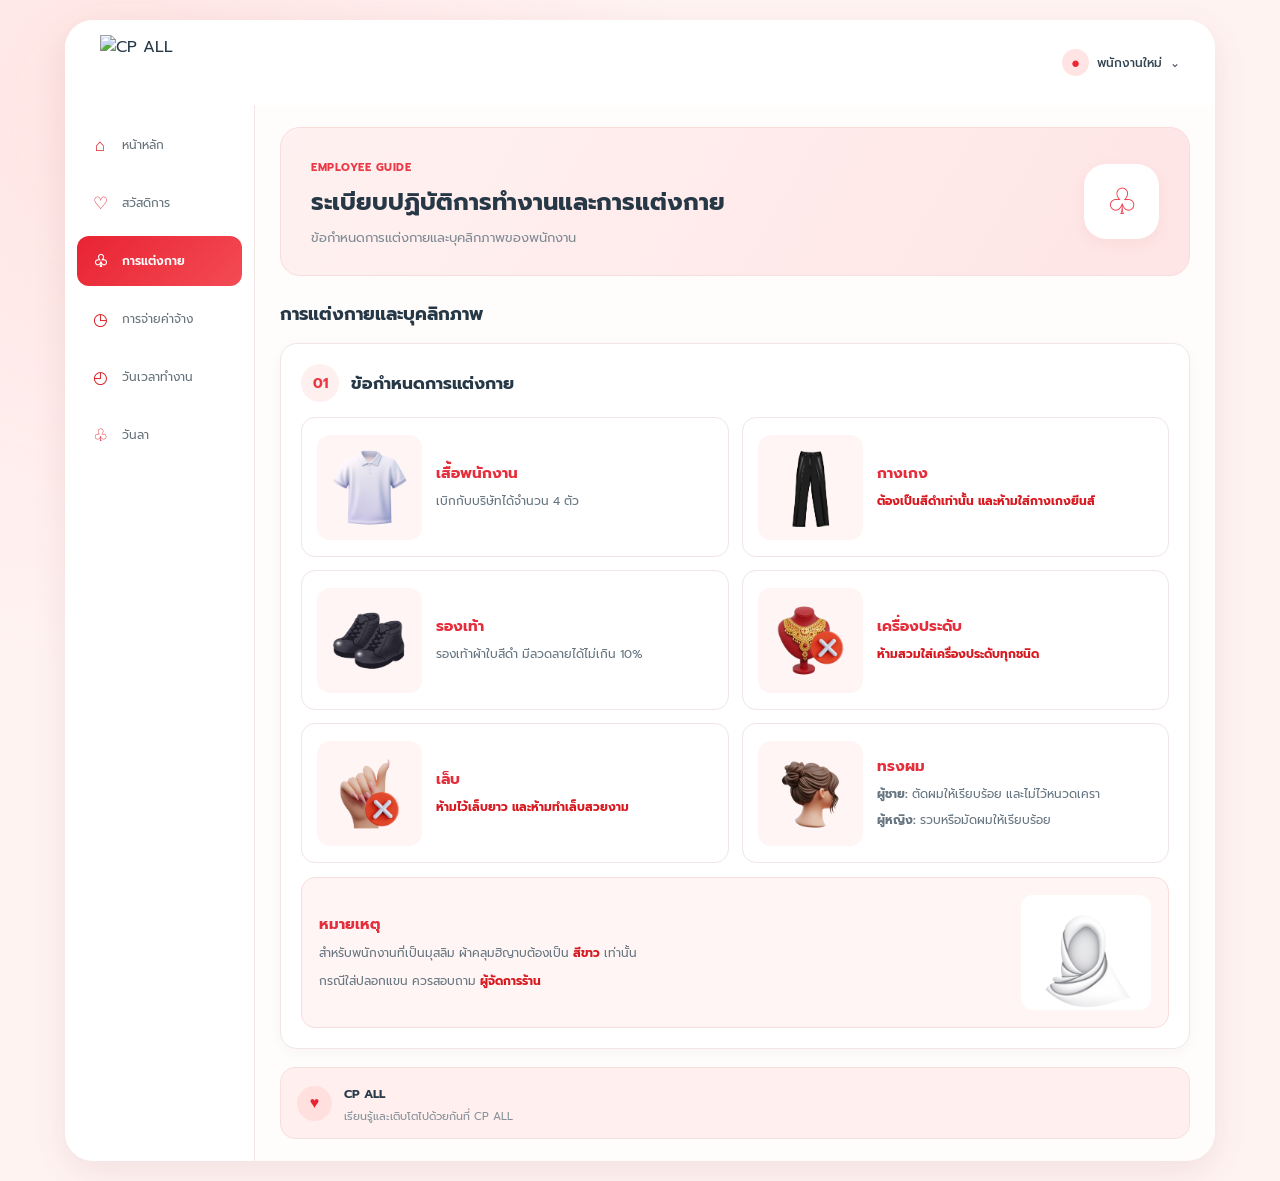
==== pages/dress.html @ 2bb4c086 "upload website" ====
<!DOCTYPE html>
<html lang="th">
<head>
  <meta charset="UTF-8">
  <meta name="viewport" content="width=device-width, initial-scale=1.0">

  <title>การแต่งกาย | CP ALL</title>
  <link rel="stylesheet" href="../css/style.css">
  <link href="https://fonts.googleapis.com/css2?family=Prompt:wght@300;400;500;600;700&display=swap" rel="stylesheet">

  <style>
    .dress-main {
      min-width: 0;
    }

    /* แบนเนอร์ใช้โทนเดียวกับหน้าเมนู */
    .dress-banner {
      min-height: 145px;
      margin-bottom: 24px;
      padding: 26px 30px;
      display: flex;
      align-items: center;
      justify-content: space-between;
      gap: 20px;
      border: 1px solid #f8dddd;
      border-radius: 20px;
      background: linear-gradient(120deg, #fff1f1, #ffe5e5);
    }

    .dress-banner small {
      display: inline-block;
      margin-bottom: 8px;
      color: #ed3945;
      font-size: 11px;
      font-weight: 700;
      letter-spacing: .5px;
    }

    .dress-banner h1 {
      margin: 0 0 7px;
      color: #263746;
      font-size: 24px;
      font-weight: 700;
    }

    .dress-banner p {
      margin: 0;
      color: #7d8993;
      font-size: 13px;
      line-height: 1.7;
    }

    .dress-banner-icon {
      width: 75px;
      height: 75px;
      flex-shrink: 0;
      display: grid;
      place-items: center;
      border-radius: 22px;
      background: #fff;
      color: #f23845;
      font-size: 36px;
      box-shadow: 0 5px 15px rgba(190, 70, 70, .07);
    }

    .dress-section-title {
      margin: 0 0 15px;
      color: #263746;
      font-size: 18px;
      font-weight: 700;
    }

    /* กล่องรายการ */
    .dress-section {
      padding: 20px;
      margin-bottom: 18px;
      border: 1px solid #f1e5e5;
      border-radius: 17px;
      background: #fff;
      box-shadow: 0 4px 13px rgba(30, 40, 50, .035);
    }

    .dress-section-heading {
      display: flex;
      align-items: center;
      gap: 12px;
      margin-bottom: 15px;
    }

    .dress-number {
      width: 38px;
      height: 38px;
      flex-shrink: 0;
      display: grid;
      place-items: center;
      border-radius: 50%;
      background: #fff0f0;
      color: #ed3945;
      font-size: 14px;
      font-weight: 700;
    }

    .dress-section-heading h2 {
      margin: 0;
      color: #263746;
      font-size: 17px;
      font-weight: 700;
    }

    .dress-list {
      display: grid;
      grid-template-columns: repeat(2, minmax(0, 1fr));
      gap: 13px;
    }

    .dress-item {
      min-width: 0;
      min-height: 140px;
      padding: 15px;
      display: flex;
      align-items: center;
      gap: 14px;
      border: 1px solid #f1e5e5;
      border-radius: 14px;
      background: #fff;
      transition: transform .2s ease, box-shadow .2s ease;
    }

    .dress-item:hover {
      transform: translateY(-2px);
      box-shadow: 0 5px 14px rgba(30, 40, 50, .06);
    }

    .dress-img {
      width: 105px;
      height: 105px;
      flex-shrink: 0;
      padding: 7px;
      display: grid;
      place-items: center;
      border-radius: 13px;
      background: #fff5f4;
    }

    .dress-img img {
      width: 100%;
      height: 100%;
      object-fit: contain;
    }

    .dress-item h3 {
      margin: 0 0 7px;
      color: #e52e3b;
      font-size: 15px;
      font-weight: 700;
    }

    .dress-item p {
      margin: 0 0 5px;
      color: #667580;
      font-size: 12px;
      line-height: 1.8;
    }

    .dress-item p:last-child {
      margin-bottom: 0;
    }

    .red-text {
      color: #d71920 !important;
      font-weight: 700;
    }

    /* หมายเหตุฮิญาบ */
    .note-hijab {
      margin-top: 14px;
      padding: 17px;
      display: flex;
      align-items: center;
      justify-content: space-between;
      gap: 20px;
      border: 1px solid #f8dddd;
      border-radius: 14px;
      background: #fff5f4;
    }

    .note-hijab-text {
      min-width: 0;
    }

    .note-hijab-text strong {
      display: block;
      margin-bottom: 8px;
      color: #e52e3b;
      font-size: 15px;
    }

    .note-hijab-text p {
      margin: 0 0 6px;
      color: #667580;
      font-size: 12px;
      line-height: 1.8;
    }

    .note-hijab-text p:last-child {
      margin-bottom: 0;
    }

    .note-hijab-img {
      width: 130px;
      height: 115px;
      flex-shrink: 0;
      padding: 8px;
      display: grid;
      place-items: center;
      border-radius: 12px;
      background: #fff;
    }

    .note-hijab-img img {
      width: 100%;
      height: 100%;
      object-fit: contain;
    }

    @media (max-width: 900px) {
      .dress-list {
        grid-template-columns: 1fr;
      }

      .dress-item {
        min-height: 120px;
      }

      .dress-img {
        width: 95px;
        height: 95px;
      }
    }

    @media (max-width: 600px) {
      .dress-banner {
        min-height: 120px;
        padding: 18px;
        margin-bottom: 17px;
      }

      .dress-banner h1 {
        font-size: 18px;
      }

      .dress-banner p {
        font-size: 11px;
      }

      .dress-banner-icon {
        width: 55px;
        height: 55px;
        border-radius: 16px;
        font-size: 27px;
      }

      .dress-section {
        padding: 14px;
        margin-bottom: 13px;
      }

      .dress-section-heading h2 {
        font-size: 15px;
      }

      .dress-item {
        padding: 11px;
        gap: 11px;
      }

      .dress-img {
        width: 82px;
        height: 82px;
      }

      .dress-item h3 {
        font-size: 13px;
      }

      .dress-item p {
        font-size: 11px;
      }

      .note-hijab {
        padding: 12px;
        gap: 10px;
      }

      .note-hijab-text strong {
        font-size: 13px;
      }

      .note-hijab-text p {
        font-size: 11px;
      }

      .note-hijab-img {
        width: 90px;
        height: 90px;
      }
    }

    @media (max-width: 370px) {
      .dress-item {
        align-items: flex-start;
      }

      .dress-img {
        width: 70px;
        height: 70px;
      }

      .note-hijab {
        flex-direction: column;
        align-items: stretch;
      }

      .note-hijab-img {
        width: 100%;
        height: 110px;
      }
    }
  </style>
</head>

<body>

<div class="page menu-page">

  <div class="menu-app">

    <!-- HEADER: เหมือนหน้า menu.html -->
<header class="menu-header">

  <a href="index.html" class="logo-link" aria-label="กลับหน้าหลัก">
    <img src="assets/logo.png" class="menu-logo" alt="CP ALL">
  </a>

  <div class="employee-profile">
    <span class="profile-icon">●</span>
    <span>พนักงานใหม่</span>
    <span>⌄</span>
  </div>

</header>

    <div class="menu-layout">

      <!-- SIDEBAR: เหมือนหน้า menu.html -->
      <aside class="menu-sidebar">

        <a href="../menu.html" class="sidebar-item">
          <span>⌂</span> หน้าหลัก
        </a>

        <a href="welfare.html" class="sidebar-item">
          <span>♡</span> สวัสดิการ
        </a>

        <a href="dress.html" class="sidebar-item active">
          <span>♧</span> การแต่งกาย
        </a>

        <a href="salary.html" class="sidebar-item">
          <span>◷</span> การจ่ายค่าจ้าง
        </a>

        <a href="working-time.html" class="sidebar-item">
          <span>◴</span> วันเวลาทำงาน
        </a>

        <a href="leave.html" class="sidebar-item">
          <span>♧</span> วันลา
        </a>

      </aside>

      <!-- MAIN -->
      <main class="menu-main dress-main">

        <section class="dress-banner">
          <div>
            <small>EMPLOYEE GUIDE</small>
            <h1>ระเบียบปฏิบัติการทำงานและการแต่งกาย</h1>
            <p>ข้อกำหนดการแต่งกายและบุคลิกภาพของพนักงาน</p>
          </div>
          <div class="dress-banner-icon">♧</div>
        </section>

        <h2 class="dress-section-title">การแต่งกายและบุคลิกภาพ</h2>

        <section class="dress-section">

          <div class="dress-section-heading">
            <span class="dress-number">01</span>
            <h2>ข้อกำหนดการแต่งกาย</h2>
          </div>

          <div class="dress-list">

            <!-- เสื้อพนักงาน -->
            <article class="dress-item">
              <div class="dress-img">
                <img src="../assets/uniform.png" alt="เสื้อพนักงาน">
              </div>
              <div>
                <h3>เสื้อพนักงาน</h3>
                <p>เบิกกับบริษัทได้จำนวน 4 ตัว</p>
              </div>
            </article>

            <!-- กางเกง -->
            <article class="dress-item">
              <div class="dress-img">
                <img src="../assets/pants.png" alt="กางเกง">
              </div>
              <div>
                <h3>กางเกง</h3>
                <p class="red-text">ต้องเป็นสีดำเท่านั้น และห้ามใส่กางเกงยีนส์</p>
              </div>
            </article>

            <!-- รองเท้า -->
            <article class="dress-item">
              <div class="dress-img">
                <img src="../assets/shoes.png" alt="รองเท้าผ้าใบ">
              </div>
              <div>
                <h3>รองเท้า</h3>
                <p>รองเท้าผ้าใบสีดำ มีลวดลายได้ไม่เกิน 10%</p>
              </div>
            </article>

            <!-- เครื่องประดับ -->
            <article class="dress-item">
              <div class="dress-img">
                <img src="../assets/accessories.png" alt="เครื่องประดับ">
              </div>
              <div>
                <h3>เครื่องประดับ</h3>
                <p class="red-text">ห้ามสวมใส่เครื่องประดับทุกชนิด</p>
              </div>
            </article>

            <!-- เล็บ -->
            <article class="dress-item">
              <div class="dress-img">
                <img src="../assets/nails.png" alt="เล็บ">
              </div>
              <div>
                <h3>เล็บ</h3>
                <p class="red-text">ห้ามไว้เล็บยาว และห้ามทำเล็บสวยงาม</p>
              </div>
            </article>

            <!-- ทรงผม -->
            <article class="dress-item">
              <div class="dress-img">
                <img src="../assets/hairstyle.png" alt="ทรงผม">
              </div>
              <div>
                <h3>ทรงผม</h3>
                <p><strong>ผู้ชาย:</strong> ตัดผมให้เรียบร้อย และไม่ไว้หนวดเครา</p>
                <p><strong>ผู้หญิง:</strong> รวบหรือมัดผมให้เรียบร้อย</p>
              </div>
            </article>

          </div>

          <!-- หมายเหตุฮิญาบ -->
          <div class="note-hijab">
            <div class="note-hijab-text">
              <strong>หมายเหตุ</strong>

              <p>
                สำหรับพนักงานที่เป็นมุสลิม
                ผ้าคลุมฮิญาบต้องเป็น
                <span class="red-text">สีขาว</span> เท่านั้น
              </p>

              <p>
                กรณีใส่ปลอกแขน ควรสอบถาม
                <span class="red-text">ผู้จัดการร้าน</span>
              </p>
            </div>

            <div class="note-hijab-img">
              <img src="../assets/hijab.png" alt="ผ้าคลุมฮิญาบ">
            </div>
          </div>

        </section>

        <!-- FOOTER: เหมือนหน้า menu.html -->
        <div class="menu-note">
          <div class="note-icon">♥</div>
          <div>
            <strong>CP ALL</strong>
            <p>เรียนรู้และเติบโตไปด้วยกันที่ CP ALL</p>
          </div>
        </div>

      </main>

    </div>
  </div>
</div>

<script src="../js/main.js"></script>

</body>
</html>
---- css/style.css ----
@import url('https://fonts.googleapis.com/css2?family=Prompt:wght@300;400;500;600;700;800&display=swap');

:root {
  --red: #e92332;
  --red-dark: #c91624;
  --pink: #ffe9e7;
  --pink-light: #fff7f6;
  --ink: #253746;
  --muted: #7d8991;
  --white: #ffffff;
}

* {
  box-sizing: border-box;
  margin: 0;
  padding: 0;
}

body {
  font-family: "Prompt", sans-serif;
  color: var(--ink);
  background: #f8eeee;
  min-height: 100vh;
}

a {
  text-decoration: none;
  color: inherit;
}

img {
  display: block;
  max-width: 100%;
}

/* =====================================================
   LANDING PAGE
===================================================== */

.page {
  min-height: 100vh;
  padding: 25px;
  display: flex;
  justify-content: center;
  align-items: center;
  background:
    radial-gradient(circle at 10% 10%, #ffe5e3, transparent 35%),
    #f9eeee;
}

.landing {
  width: min(100%, 1150px);
  min-height: 720px;
  background: #fffdfc;
  border-radius: 30px;
  overflow: hidden;
  position: relative;
  box-shadow: 0 12px 40px rgba(100, 40, 40, .10);
}

/* Landing Header */

.landing-header {
  display: flex;
  align-items: center;
  justify-content: space-between;
  padding: 25px 40px;
  position: relative;
  z-index: 5;
}

.landing-logo {
  width: 110px;
  height: 65px;
  object-fit: contain;
}

.employee-profile {
  display: flex;
  align-items: center;
  gap: 9px;
  font-size: 12px;
  font-weight: 500;
}

.profile-icon {
  width: 28px;
  height: 28px;
  border-radius: 50%;
  background: #ffe2e1;
  color: var(--red);
  display: flex;
  align-items: center;
  justify-content: center;
  font-size: 15px;
}

.profile-arrow {
  color: #777;
  font-size: 16px;
}

/* Landing Content */

.landing-content {
  position: relative;
  padding: 30px 45px 20px;
  min-height: 530px;
  display: grid;
  grid-template-columns: .9fr 1.1fr;
  align-items: center;
  gap: 20px;
}

.welcome-text {
  position: relative;
  z-index: 3;
}

.kicker {
  display: inline-block;
  color: var(--red);
  font-size: 12px;
  font-weight: 700;
  letter-spacing: 1px;
  margin-bottom: 15px;
}

.welcome-text h1 {
  font-size: clamp(30px, 4vw, 48px);
  font-weight: 700;
  line-height: 1.35;
  color: var(--ink);
}

.welcome-text h1 span {
  display: block;
  font-size: clamp(18px, 2.2vw, 25px);
  color: var(--red);
  font-weight: 500;
}

.welcome-text p {
  margin-top: 20px;
  color: #687780;
  font-size: 14px;
  line-height: 1.9;
}

.btn {
  display: inline-flex;
  align-items: center;
  justify-content: center;
  gap: 15px;
  margin-top: 25px;
  padding: 13px 27px;
  border-radius: 30px;
  font-size: 15px;
  font-weight: 600;
  transition: .3s;
}

.btn.red {
  color: white;
  background: linear-gradient(135deg, #e92332, #f34e58);
  box-shadow: 0 7px 18px rgba(230, 35, 50, .20);
}

.btn.red span {
  font-size: 25px;
  line-height: 15px;
}

.btn.red:hover {
  transform: translateY(-3px);
  box-shadow: 0 10px 22px rgba(230, 35, 50, .25);
}

/* Landing Illustration */

.landing-illustration {
  position: relative;
  height: 480px;
  display: flex;
  justify-content: center;
  align-items: flex-end;
  background:
    radial-gradient(ellipse at 50% 70%, #ffe0dd, transparent 65%);
}

.main-character {
  position: relative;
  z-index: 2;
  width: 100%;
  height: 100%;
  object-fit: contain;
  object-position: center bottom;
}

.illustration-text {
  position: absolute;
  top: 20px;
  right: 10px;
  z-index: 3;
  color: var(--red);
  font-size: 19px;
  font-weight: 600;
  line-height: 1.6;
  transform: rotate(-7deg);
  text-align: center;
}

.decor {
  position: absolute;
  color: #f5a5a5;
  font-size: 35px;
  z-index: 1;
}

.decor-one {
  left: 5%;
  top: 25%;
}

.decor-two {
  right: 5%;
  top: 40%;
}

/* QR Card */

.qr-card {
  position: relative;
  z-index: 4;
  margin: 0 45px 25px;
  padding: 15px 20px;
  display: flex;
  align-items: center;
  justify-content: space-between;
  gap: 20px;
  background: #fff0ef;
  border: 1px solid #f7dedd;
  border-radius: 18px;
}

.qr-content {
  display: flex;
  flex-direction: column;
  gap: 5px;
}

.qr-content strong {
  color: var(--red);
  font-size: 14px;
}

.qr-content span {
  color: #879099;
  font-size: 12px;
}

.qr-card img {
  width: 75px;
  height: 75px;
  object-fit: contain;
  background: white;
  padding: 5px;
  border-radius: 8px;
}

/* Landing Footer */

.landing-footer {
  display: flex;
  justify-content: space-between;
  padding: 15px 40px;
  background: #e92332;
  color: white;
  font-size: 13px;
  font-weight: 500;
}

/* Landing Responsive */

@media(max-width: 700px) {
  .page {
    padding: 12px;
    align-items: flex-start;
  }

  .landing {
    width: 100%;
    min-height: calc(100vh - 24px);
    border-radius: 24px;
  }

  .landing-header {
    padding: 15px 20px;
  }

  .landing-logo {
    width: 85px;
    height: 50px;
  }

  .employee-profile {
    font-size: 10px;
  }

  .profile-icon {
    width: 25px;
    height: 25px;
  }

  .landing-content {
    display: flex;
    flex-direction: column;
    align-items: stretch;
    padding: 15px 20px 10px;
    gap: 10px;
  }

  .welcome-text h1 {
    font-size: 31px;
  }

  .welcome-text h1 span {
    font-size: 19px;
  }

  .welcome-text p {
    font-size: 12px;
    margin-top: 12px;
  }

  .btn {
    margin-top: 17px;
    padding: 11px 23px;
    font-size: 13px;
  }

  .landing-illustration {
    height: 370px;
    margin-top: 5px;
  }

  .illustration-text {
    top: 10px;
    right: 5px;
    font-size: 16px;
  }

  .qr-card {
    margin: 5px 15px 20px;
    padding: 12px;
  }

  .qr-content strong {
    font-size: 12px;
  }

  .qr-content span {
    font-size: 10px;
  }

  .qr-card img {
    width: 65px;
    height: 65px;
  }

  .landing-footer {
    padding: 13px 20px;
    font-size: 11px;
  }
}

@media(max-width: 380px) {
  .landing-illustration {
    height: 310px;
  }

  .welcome-text h1 {
    font-size: 28px;
  }

  .welcome-text h1 span {
    font-size: 17px;
  }

  .landing-content {
    padding-left: 17px;
    padding-right: 17px;
  }
}

/* =====================================================
   MENU PAGE
===================================================== */

.menu-page {
  min-height: 100vh;
  padding: 20px;
  display: flex;
  justify-content: center;
  align-items: center;
  background:
    radial-gradient(circle at 10% 10%, #ffe4e3, transparent 35%),
    #fff3f2;
}

.menu-app {
  width: min(100%, 1150px);
  min-height: 680px;
  background: #fffdfc;
  border-radius: 28px;
  box-shadow: 0 10px 35px rgba(100,30,30,.09);
  overflow: hidden;
}

/* Menu Header */

.menu-header {
  height: 85px;
  display: flex;
  justify-content: space-between;
  align-items: center;
  padding: 15px 35px;
  background: #fff;
}

.menu-logo {
  width: 90px;
  height: 55px;
  object-fit: contain;
}

.menu-header .employee-profile {
  display: flex;
  align-items: center;
  gap: 8px;
  font-size: 12px;
  color: #354452;
}

.menu-header .profile-icon {
  width: 27px;
  height: 27px;
  border-radius: 50%;
  display: flex;
  align-items: center;
  justify-content: center;
  color: #ed2634;
  background: #ffe4e3;
}

/* Menu Layout */

.menu-layout {
  display: grid;
  grid-template-columns: 190px 1fr;
  min-height: 590px;
}

/* Sidebar */

.menu-sidebar {
  padding: 15px 12px;
  background: #fff;
  border-right: 1px solid #f1e8e6;
  display: flex;
  flex-direction: column;
  gap: 8px;
}

.sidebar-item {
  display: flex;
  align-items: center;
  gap: 12px;
  padding: 12px 13px;
  border-radius: 12px;
  font-size: 12px;
  color: #65727b;
  transition: .25s;
}

.sidebar-item span {
  font-size: 17px;
  color: #d71920;
  width: 20px;
  text-align: center;
}

.sidebar-item:hover {
  background: #fff0ef;
  color: #d71920;
}

.sidebar-item.active {
  color: white;
  background: linear-gradient(135deg,#e92332,#f34b55);
  font-weight: 600;
}

.sidebar-item.active span {
  color: white;
}

/* Menu Main */

.menu-main {
  padding: 22px 25px;
  min-width: 0;
}

/* Menu Banner */

.menu-banner {
  width: 100%;
  height: 175px;
  position: relative;
  display: flex;
  align-items: center;
  justify-content: center;
  background: linear-gradient(135deg, #fff4f3, #ffe8e6);
  border-radius: 17px;
  overflow: hidden;
  padding: 8px;
  border: 1px solid #f5e0de;
  box-shadow: 0 4px 12px rgba(100,30,30,.04);
}

.menu-banner img {
  display: block;
  width: 100%;
  height: 100%;
  object-fit: contain;
  object-position: center;
  border-radius: 12px;
}

/* Menu Title */

.menu-section-title {
  margin: 20px 0 12px;
  font-size: 17px;
  font-weight: 600;
  color: #293b49;
}

/* Menu Grid */

.menu-grid {
  display: grid;
  grid-template-columns: repeat(3,minmax(0,1fr));
  gap: 12px;
  width: 100%;
  margin: 0;
}

.menu-item {
  min-height: 135px;
  padding: 14px 10px;
  background: white;
  border: 1px solid #eee5e4;
  border-radius: 17px;
  display: flex;
  flex-direction: column;
  align-items: center;
  justify-content: center;
  gap: 8px;
  position: relative;
  box-shadow: 0 3px 10px rgba(0,0,0,.035);
  transition: .25s;
  color: #293b49;
}

.menu-item:hover {
  transform: translateY(-4px);
  border-color: #f3c7c6;
  box-shadow: 0 8px 18px rgba(215,25,32,.09);
  background: #fffafa;
}

.menu-icon {
  width: 58px;
  height: 58px;
  padding: 7px;
  object-fit: contain;
  border-radius: 50%;
  background: #fff0ef;
  filter: none;
  margin: 0;
  animation: none;
}

.menu-item .label {
  font-size: 12px;
  font-weight: 600;
  color: #334654;
  text-align: center;
  line-height: 1.5;
}

.menu-arrow {
  position: absolute;
  right: 12px;
  top: 12px;
  font-size: 20px;
  color: #e92332;
}

/* Menu Note */

.menu-note {
  margin-top: 17px;
  padding: 13px 16px;
  background: #fff0ef;
  border: 1px solid #f7dfdd;
  border-radius: 15px;
  display: flex;
  align-items: center;
  gap: 12px;
}

.note-icon {
  width: 35px;
  height: 35px;
  flex-shrink: 0;
  background: #ffe0df;
  color: #e92332;
  border-radius: 50%;
  display: flex;
  align-items: center;
  justify-content: center;
}

.menu-note strong {
  color: #293b49;
  font-size: 12px;
}

.menu-note p {
  font-size: 11px;
  color: #859098;
  margin-top: 3px;
}

/* Menu Responsive */

@media(max-width:700px) {
  .menu-page {
    padding: 10px;
    align-items: flex-start;
  }

  .menu-app {
    border-radius: 20px;
    min-height: calc(100vh - 20px);
  }

  .menu-header {
    height: 65px;
    padding: 10px 16px;
  }

  .menu-logo {
    width: 75px;
    height: 45px;
  }

  .menu-layout {
    display: flex;
    flex-direction: column;
    min-height: auto;
  }

  .menu-sidebar {
    flex-direction: row;
    overflow-x: auto;
    padding: 10px 12px;
    border-right: none;
    border-bottom: 1px solid #f1e8e6;
    gap: 7px;
    scrollbar-width: none;
  }

  .menu-sidebar::-webkit-scrollbar {
    display: none;
  }

  .sidebar-item {
    flex: 0 0 auto;
    padding: 9px 12px;
    font-size: 11px;
    white-space: nowrap;
  }

  .menu-main {
    padding: 15px;
  }

  .menu-banner {
    height: auto;
    min-height: 130px;
    aspect-ratio: 16 / 9;
    padding: 5px;
    border-radius: 14px;
  }

  .menu-banner img {
    object-fit: contain;
    border-radius: 10px;
  }

  .menu-section-title {
    font-size: 15px;
    margin: 17px 0 12px;
  }

  .menu-grid {
    grid-template-columns: repeat(2,minmax(0,1fr));
    gap: 10px;
  }

  .menu-item {
    min-height: 125px;
    padding: 12px 7px;
    border-radius: 15px;
  }

  .menu-icon {
    width: 53px;
    height: 53px;
  }

  .menu-item .label {
    font-size: 11px;
  }

  .menu-note {
    margin-top: 14px;
  }
}

@media(max-width:380px) {
  .menu-main {
    padding: 12px;
  }

  .menu-banner {
    min-height: 110px;
  }

  .menu-item {
    min-height: 115px;
  }

  .menu-icon {
    width: 48px;
    height: 48px;
  }
}

/* =====================================================
   CONTENT PAGES - WELFARE ONLY
   ทุกกฎอยู่ใต้ .content-page ไม่กระทบหน้าอื่น
===================================================== */

.page.content-page {
  display: block;
  min-height: 100vh;
  padding: 0;
  background:
    radial-gradient(circle at 0% 0%, rgba(231, 35, 50, .055), transparent 28%),
    #f7f8fa;
  color: #263746;
}

/* Header */

.content-page .header {
  width: 100%;
  min-height: 86px;
  position: sticky;
  top: 0;
  z-index: 100;
  display: flex;
  align-items: center;
  background: rgba(255, 255, 255, .96);
  border-bottom: 1px solid #edf0f2;
  box-shadow: 0 3px 16px rgba(35, 50, 65, .045);
  backdrop-filter: blur(12px);
}

.content-page .header-inner {
  width: min(1120px, calc(100% - 48px));
  margin: 0 auto;
  display: flex;
  align-items: center;
  gap: 16px;
}

.content-page .header .back {
  width: 42px;
  height: 42px;
  flex: 0 0 42px;
  display: flex;
  align-items: center;
  justify-content: center;
  border-radius: 13px;
  background: #d71920;
  color: #fff;
  font-size: 31px;
  line-height: 1;
  text-decoration: none;
  transition: .25s ease;
}

.content-page .header .back:hover {
  background: #b9141b;
  transform: translateX(-3px);
}

.content-page .header .logo {
  width: 68px;
  height: 58px;
  flex: 0 0 auto;
  object-fit: contain;
}

.content-page .header-text {
  min-width: 0;
  display: flex;
  flex-direction: column;
  justify-content: center;
}

.content-page .header-title {
  color: #263746;
  font-size: 17px;
  line-height: 1.5;
  font-weight: 700;
}

.content-page .header-sub {
  margin-top: 2px;
  color: #87919a;
  font-size: 12px;
  line-height: 1.5;
}

/* Main */

.content-page .container {
  width: min(1060px, calc(100% - 48px));
  margin: 34px auto 64px;
}

/* Section */

.content-page .welfare-section {
  position: relative;
  margin: 0 0 24px;
  padding: 28px;
  background: #fff;
  border: 1px solid #edf0f2;
  border-radius: 20px;
  box-shadow: 0 7px 24px rgba(35, 50, 65, .045);
  overflow: hidden;
  transition: box-shadow .25s ease, transform .25s ease;
}

.content-page .welfare-section:hover {
  box-shadow: 0 10px 28px rgba(35, 50, 65, .075);
}

/* Section Heading */

.content-page .welfare-heading {
  display: flex;
  align-items: center;
  gap: 12px;
  margin: 0 0 17px;
  padding: 0 0 17px;
  background: transparent;
  border: 0;
  border-bottom: 1px solid #edf0f2;
  border-radius: 0;
}

.content-page .welfare-heading .number {
  width: 36px;
  height: 36px;
  flex: 0 0 36px;
  display: flex;
  align-items: center;
  justify-content: center;
  border-radius: 12px;
  background: #fff0f1;
  color: #d71920;
  font-size: 15px;
  font-weight: 700;
}

.content-page .welfare-heading h2 {
  margin: 0;
  color: #263746;
  font-size: 19px;
  line-height: 1.5;
  font-weight: 600;
}

/* Description */

.content-page .content-title {
  margin: 0 0 18px;
  padding: 0;
  color: #77838d;
  font-size: 13px;
  line-height: 1.8;
}

.content-page .content-title p {
  margin: 0;
}

/* Content Grid */

.content-page .content-layout {
  display: grid;
  grid-template-columns: repeat(2, minmax(0, 1fr));
  gap: 14px;
  align-items: stretch;
}

/* Information Cards */

.content-page .card {
  min-width: 0;
  padding: 19px 20px;
  background: #fbfcfd;
  border: 1px solid #edf0f2;
  border-radius: 15px;
  box-shadow: none;
  transition: background .2s ease, border-color .2s ease;
}

.content-page .card:hover {
  background: #fffafa;
  border-color: #f2d7d9;
}

.content-page .card h2 {
  margin: 0 0 10px;
  color: #c91d28;
  font-size: 15px;
  line-height: 1.6;
  font-weight: 600;
}

.content-page .card p,
.content-page .card li {
  color: #596873;
  font-size: 13px;
  line-height: 1.9;
}

.content-page .card p {
  margin: 0;
}

.content-page .card ul {
  margin: 0;
  padding-left: 20px;
}

.content-page .card li {
  padding-left: 2px;
}

.content-page .card li::marker {
  color: #d71920;
}

/* Full Width Items */

.content-page .card.full,
.content-page .image-box.full,
.content-page .note.full {
  grid-column: 1 / -1;
}

/* Images */

.content-page .image-box {
  min-width: 0;
  min-height: 170px;
  height: auto;
  padding: 14px;
  display: flex;
  align-items: center;
  justify-content: center;
  background: #fff;
  border: 1px solid #edf0f2;
  border-radius: 16px;
  box-shadow: none;
  overflow: hidden;
}

.content-page .image-box img {
  display: block;
  width: 100%;
  height: auto;
  max-width: 100%;
  max-height: 440px;
  object-fit: contain;
  object-position: center;
  border-radius: 9px;
  transition: transform .3s ease;
}

.content-page .image-box:hover img {
  transform: scale(1.015);
}

.content-page .image-box.half {
  grid-column: span 1;
  width: 100%;
  min-width: 0;
  min-height: 170px;
  height: auto;
  padding: 12px;
}

/* Note */

.content-page .note {
  padding: 16px 18px;
  color: #687780;
  background: #fff8f3;
  border: 1px solid #f3e5d9;
  border-radius: 13px;
  font-size: 12px;
  line-height: 1.9;
}

.content-page .note strong {
  display: block;
  margin-bottom: 3px;
  color: #bd6b35;
  font-size: 13px;
}

/* Animation */

.content-page .fade-up {
  animation: welfareFadeUp .55s ease both;
}

@keyframes welfareFadeUp {
  from {
    opacity: 0;
    transform: translateY(12px);
  }
  to {
    opacity: 1;
    transform: translateY(0);
  }
}

/* Welfare Tablet */

@media (max-width: 900px) {
  .content-page .container {
    width: calc(100% - 36px);
  }

  .content-page .welfare-section {
    padding: 23px;
  }

  .content-page .image-box img {
    max-height: 360px;
  }
}

/* Welfare Mobile */

@media (max-width: 600px) {
  .content-page .header {
    min-height: 70px;
  }

  .content-page .header-inner {
    width: calc(100% - 24px);
    gap: 10px;
  }

  .content-page .header .back {
    width: 36px;
    height: 36px;
    flex-basis: 36px;
    border-radius: 11px;
    font-size: 27px;
  }

  .content-page .header .logo {
    width: 51px;
    height: 46px;
  }

  .content-page .header-title {
    font-size: 12px;
    line-height: 1.5;
  }

  .content-page .header-sub {
    font-size: 10px;
  }

  .content-page .container {
    width: calc(100% - 22px);
    margin: 17px auto 35px;
  }

  .content-page .welfare-section {
    margin-bottom: 15px;
    padding: 16px;
    border-radius: 16px;
  }

  .content-page .welfare-heading {
    gap: 10px;
    margin-bottom: 13px;
    padding-bottom: 13px;
  }

  .content-page .welfare-heading .number {
    width: 31px;
    height: 31px;
    flex-basis: 31px;
    border-radius: 10px;
    font-size: 13px;
  }

  .content-page .welfare-heading h2 {
    font-size: 15px;
  }

  .content-page .content-title {
    margin-bottom: 13px;
    font-size: 11px;
  }

  .content-page .content-layout {
    grid-template-columns: minmax(0, 1fr);
    gap: 10px;
  }

  .content-page .card {
    padding: 15px;
    border-radius: 12px;
  }

  .content-page .card h2 {
    font-size: 13px;
  }

  .content-page .card p,
  .content-page .card li {
    font-size: 11px;
    line-height: 1.85;
  }

  .content-page .card.full,
  .content-page .image-box.full,
  .content-page .note.full,
  .content-page .image-box.half {
    grid-column: 1;
  }

  .content-page .image-box,
  .content-page .image-box.half {
    min-height: 110px;
    padding: 9px;
    border-radius: 12px;
  }

  .content-page .image-box img {
    max-height: 300px;
  }

  .content-page .note {
    padding: 13px 14px;
    font-size: 11px;
  }
}

/* Reduced Motion */

@media (prefers-reduced-motion: reduce) {
  .content-page .fade-up {
    animation: none;
  }

  .content-page .welfare-section,
  .content-page .card,
  .content-page .image-box img {
    transition: none;
  }
}

/* =====================================================
   WELFARE IMAGE LAYOUT
   จัดรูปสลับซ้าย-ขวา ไม่ให้ใหญ่เกินไป
   ใช้เฉพาะหน้า welfare
===================================================== */

/* ปรับ Grid ให้จัดวางเป็น 2 คอลัมน์ */
.content-page .content-layout {
  display: grid;
  grid-template-columns: repeat(2, minmax(0, 1fr));
  gap: 14px;
  align-items: stretch;
}

/* รูปภาพทั่วไป */
.content-page .image-box {
  width: 100%;
  height: 220px;
  min-height: 0;
  padding: 10px;
  display: flex;
  align-items: center;
  justify-content: center;
  background: #fff;
  border: 1px solid #edf0f2;
  border-radius: 14px;
  overflow: hidden;
  box-shadow: 0 3px 12px rgba(35, 50, 65, .04);
}

/* รูปด้านใน */
.content-page .image-box img {
  width: 100%;
  height: 100%;
  max-height: 100%;
  object-fit: contain;
  object-position: center;
  border-radius: 8px;
}

/* รูปเต็มแถวให้มีขนาดพอดี ไม่กินพื้นที่ */
.content-page .image-box.full {
  grid-column: 1 / -1;
  width: min(100%, 680px);
  height: 230px;
  justify-self: center;
}

/* รูปครึ่งแถว */
.content-page .image-box.half {
  grid-column: span 1;
  width: 100%;
  height: 200px;
  min-height: 0;
}

/* กล่องข้อมูลเต็มแถว */
.content-page .card.full,
.content-page .note.full {
  grid-column: 1 / -1;
}

/* รูปและการ์ดเรียงสลับซ้ายขวาในแต่ละหัวข้อ
   ใช้กับรูปที่มี class half */
.content-page .image-box.half:nth-of-type(odd) {
  grid-column: 1;
}

.content-page .image-box.half:nth-of-type(even) {
  grid-column: 2;
}

/* Tablet */
@media (max-width: 800px) {
  .content-page .image-box {
    height: 190px;
  }

  .content-page .image-box.full {
    height: 210px;
  }

  .content-page .image-box.half {
    height: 180px;
  }
}

/* Mobile: รูปไม่ใหญ่และไม่เบียดข้อความ */
@media (max-width: 600px) {
  .content-page .content-layout {
    grid-template-columns: repeat(2, minmax(0, 1fr));
    gap: 9px;
  }

  .content-page .image-box,
  .content-page .image-box.half {
    grid-column: span 1;
    height: 145px;
    padding: 7px;
    border-radius: 11px;
  }

  .content-page .image-box.full {
    grid-column: 1 / -1;
    width: 100%;
    height: 175px;
  }

  .content-page .card {
    grid-column: 1 / -1;
  }

  .content-page .card.full,
  .content-page .note.full {
    grid-column: 1 / -1;
  }
}

/* จอเล็กมาก */
@media (max-width: 380px) {
  .content-page .image-box,
  .content-page .image-box.half {
    height: 125px;
  }

  .content-page .image-box.full {
    height: 155px;
  }
}
.logo-link {
  display: inline-flex;
  align-items: center;
  flex-shrink: 0;
  text-decoration: none;
  cursor: pointer;
}

.logo-link img {
  display: block;
}
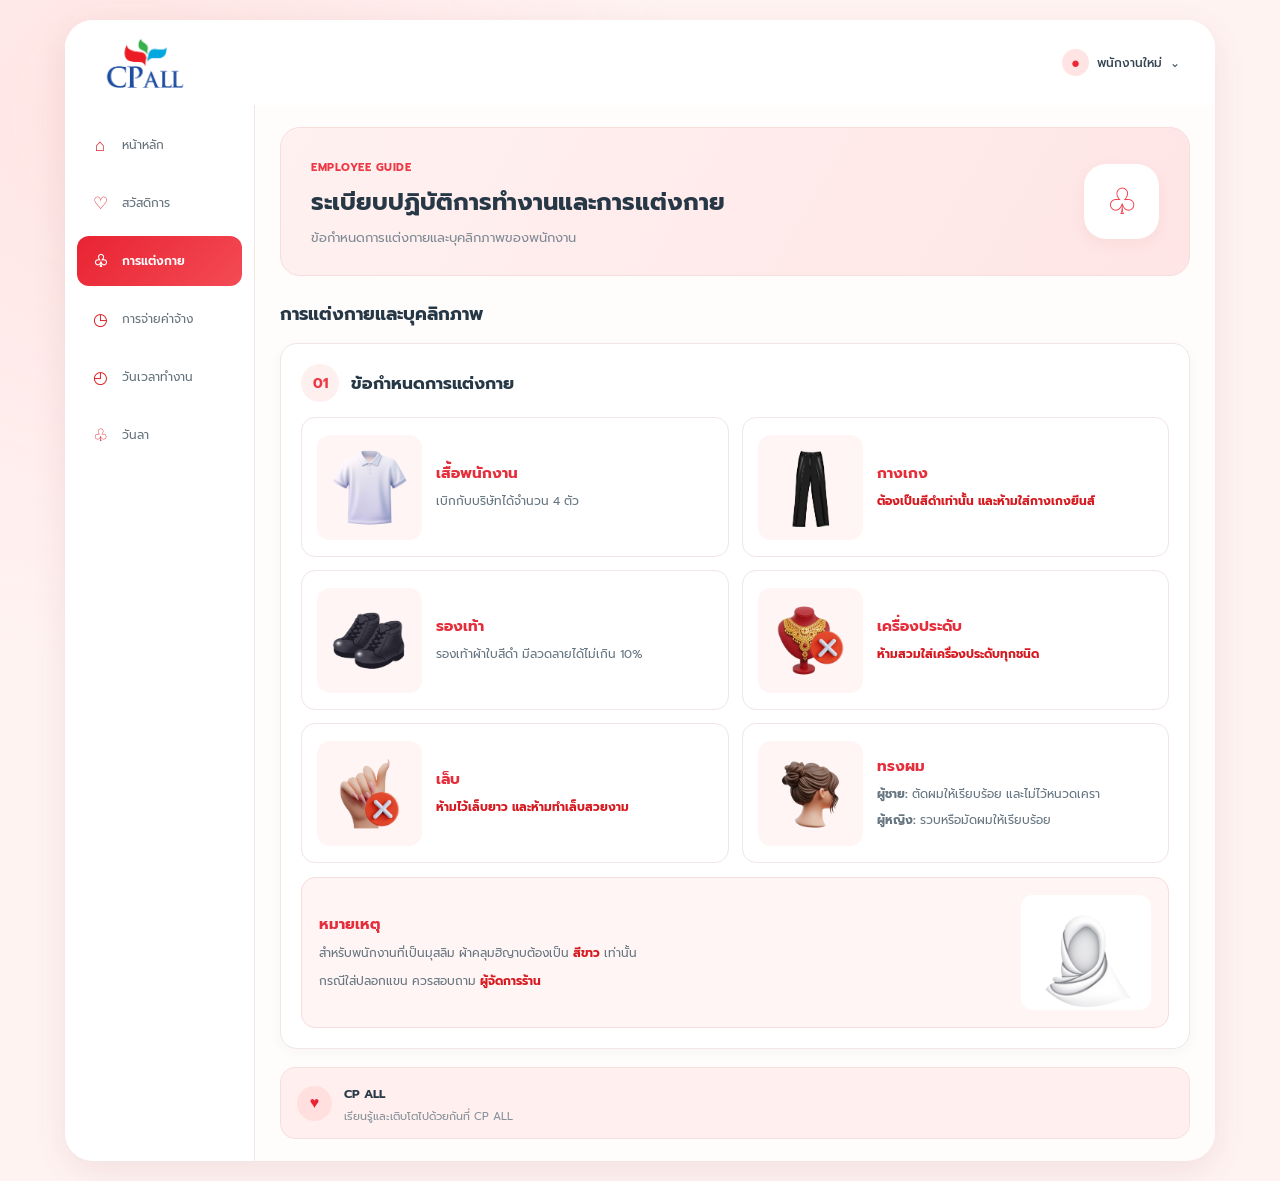
==== commit d5593a5c: "upload website" ====
--- a/pages/dress.html
+++ b/pages/dress.html
@@ -336,19 +336,15 @@
   <div class="menu-app">
 
     <!-- HEADER: เหมือนหน้า menu.html -->
-<header class="menu-header">
-
-  <a href="index.html" class="logo-link" aria-label="กลับหน้าหลัก">
-    <img src="assets/logo.png" class="menu-logo" alt="CP ALL">
-  </a>
-
-  <div class="employee-profile">
-    <span class="profile-icon">●</span>
-    <span>พนักงานใหม่</span>
-    <span>⌄</span>
-  </div>
-
-</header>
+    <header class="menu-header">
+      <img src="../assets/logo.png" class="menu-logo" alt="CP ALL">
+
+      <div class="employee-profile">
+        <span class="profile-icon">●</span>
+        <span>พนักงานใหม่</span>
+        <span>⌄</span>
+      </div>
+    </header>
 
     <div class="menu-layout">
 
--- a/css/style.css
+++ b/css/style.css
@@ -1350,4 +1350,16 @@
 
 .logo-link img {
   display: block;
-}+}
+/* ให้ภาพ pic1 เต็มกรอบ */
+.landing-illustration {
+  overflow: hidden;
+}
+
+.landing-illustration .main-character {
+  display: block;
+  width: 100%;
+  height: 100%;
+object-fit: cover;
+  object-position: center bottom;
+}
